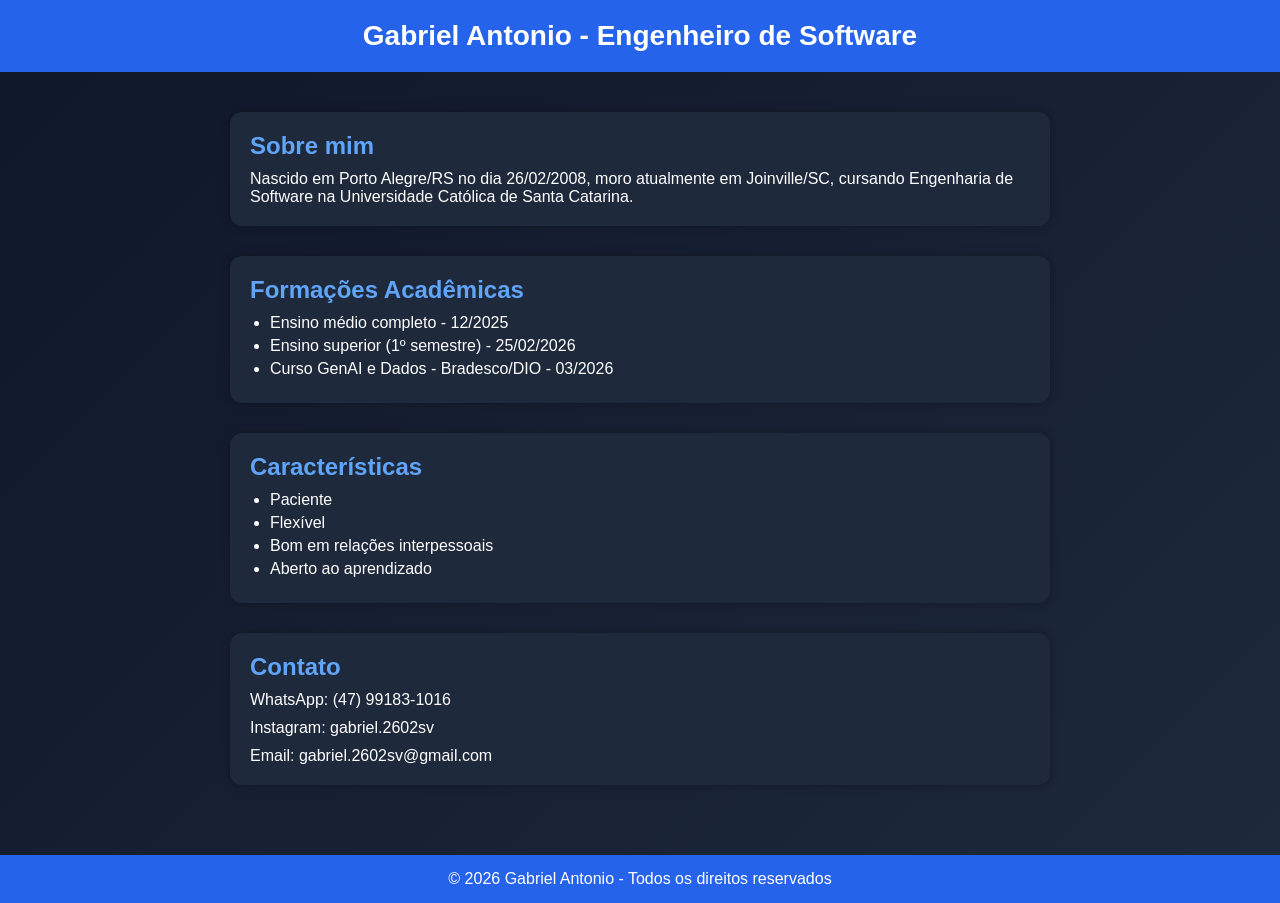
==== index.html @ a46a3fb6 "Add files via upload" ====
<!DOCTYPE html>
<html lang="pt-BR">
<head>
    <meta charset="UTF-8">
    <meta name="viewport" content="width=device-width, initial-scale=1.0">
    <title>Gabriel Antonio - Engenheiro de Software</title>
    <link rel="stylesheet" href="style.css">
</head>

<body>

<header>
    <h1>Gabriel Antonio - Engenheiro de Software</h1>
</header>

<div class="container">

    <div class="card">
        <h2>Sobre mim</h2>
        <p>
            Nascido em Porto Alegre/RS no dia 26/02/2008, moro atualmente em Joinville/SC,
            cursando Engenharia de Software na Universidade Católica de Santa Catarina.
        </p>
    </div>

    <div class="card">
        <h2>Formações Acadêmicas</h2>
        <ul>
            <li>Ensino médio completo - 12/2025</li>
            <li>Ensino superior (1º semestre) - 25/02/2026</li>
            <li>Curso GenAI e Dados - Bradesco/DIO - 03/2026</li>
        </ul>
    </div>

    <div class="card">
        <h2>Características</h2>
        <ul>
            <li>Paciente</li>
            <li>Flexível</li>
            <li>Bom em relações interpessoais</li>
            <li>Aberto ao aprendizado</li>
        </ul>
    </div>

    <div class="card">
        <h2>Contato</h2>
        <div class="contato">
            <span>WhatsApp: (47) 99183-1016</span>
            <span>Instagram: gabriel.2602sv</span>
            <span>Email: gabriel.2602sv@gmail.com</span>
        </div>
    </div>

</div>

<footer>
    <p>&copy; 2026 Gabriel Antonio - Todos os direitos reservados</p>
</footer>

</body>
</html>
---- style.css ----
* {
            margin: 0;
            padding: 0;
            box-sizing: border-box;
            font-family: Arial, sans-serif;
        }

        body {
            background: linear-gradient(135deg, #0f172a, #1e293b);
            color: white;
        }

        header {
            display: flex;
            align-items: center;
            justify-content: center;
            background-color: #2563eb;
            padding: 20px;
            text-align: center;
        }

        header h1 {
            font-size: 28px;
        }

        .container {
            display: flex;
            flex-direction: column;
            gap: 30px;
            padding: 40px;
            max-width: 900px;
            margin: auto;
        }

        .card {
            background-color: #1e293b;
            padding: 20px;
            border-radius: 12px;
            box-shadow: 0px 0px 10px rgba(0,0,0,0.3);
        }

        h2 {
            color: #60a5fa;
            margin-bottom: 10px;
        }

        ul {
            margin-left: 20px;
        }

        li {
            margin-bottom: 5px;
        }

        .contato {
            display: flex;
            flex-direction: column;
            gap: 10px;
        }

        footer {
            text-align: center;
            padding: 15px;
            background-color: #2563eb;
            margin-top: 30px;
        }
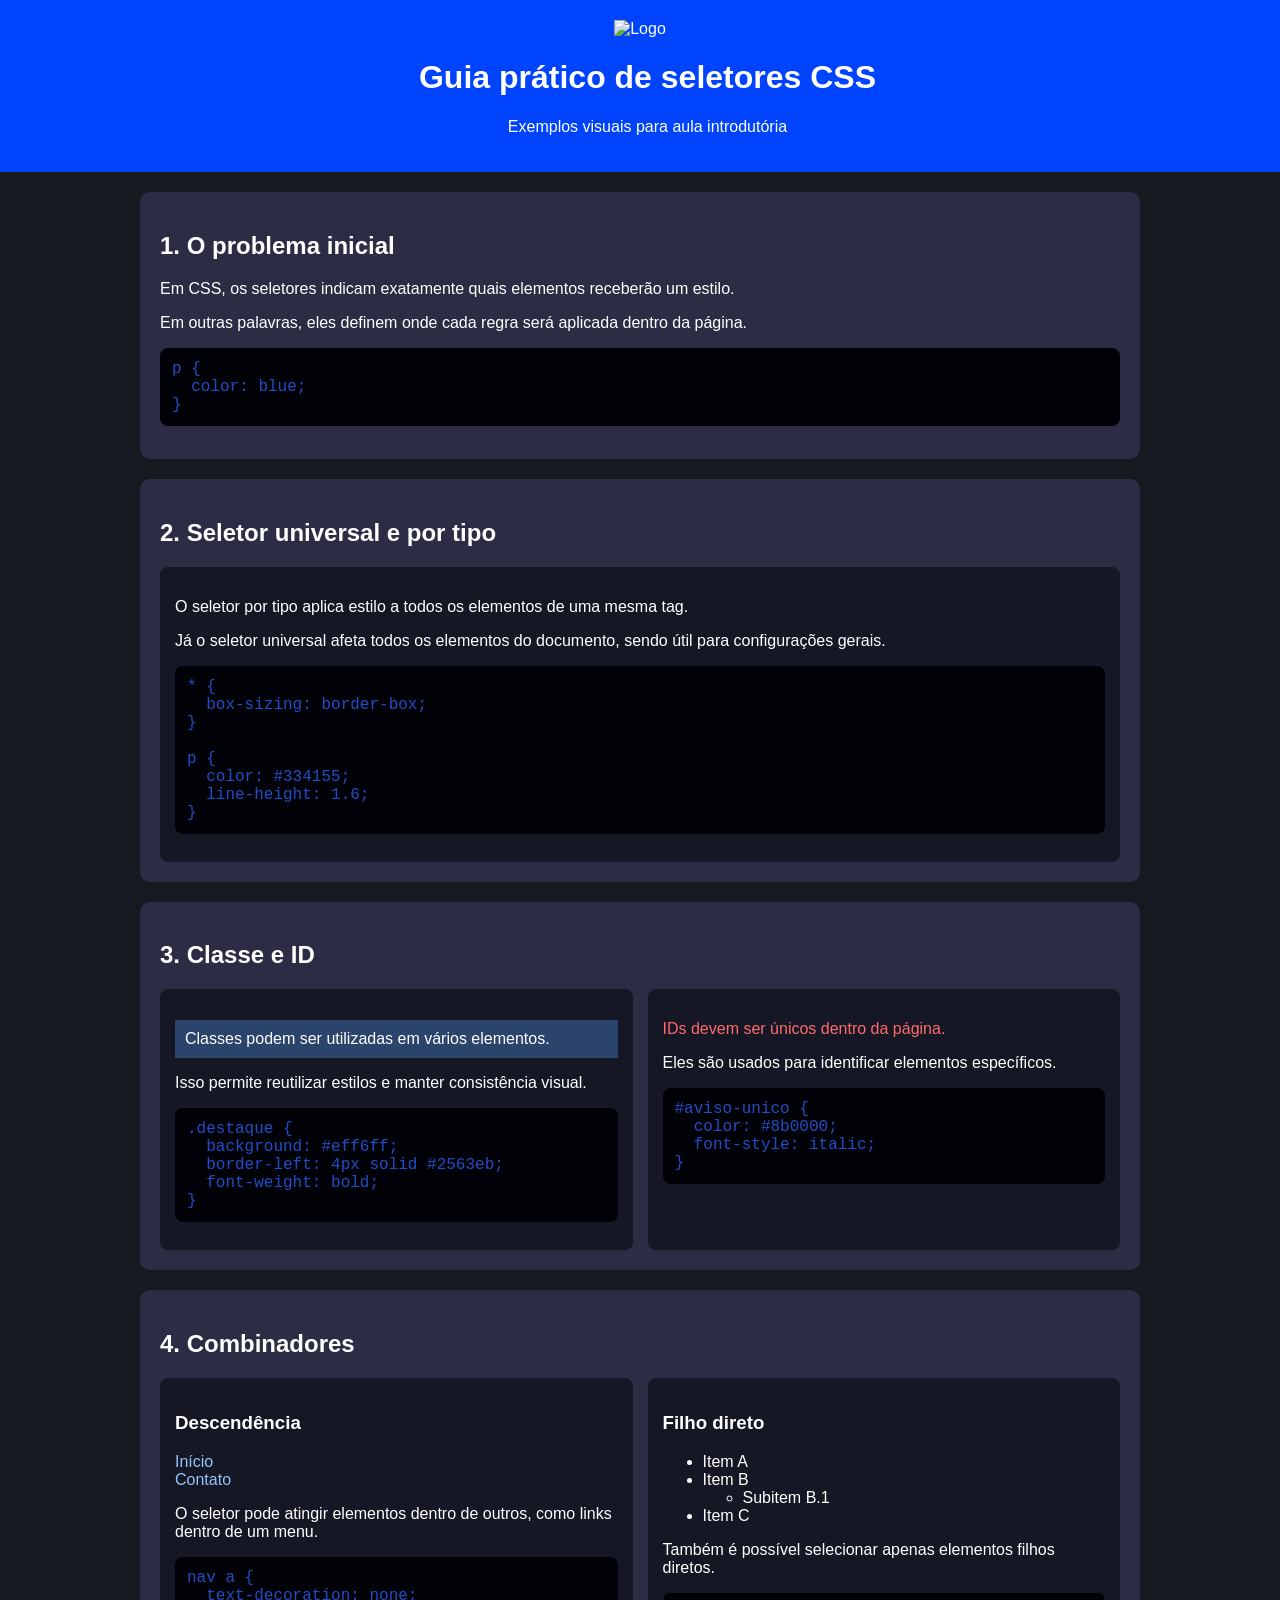
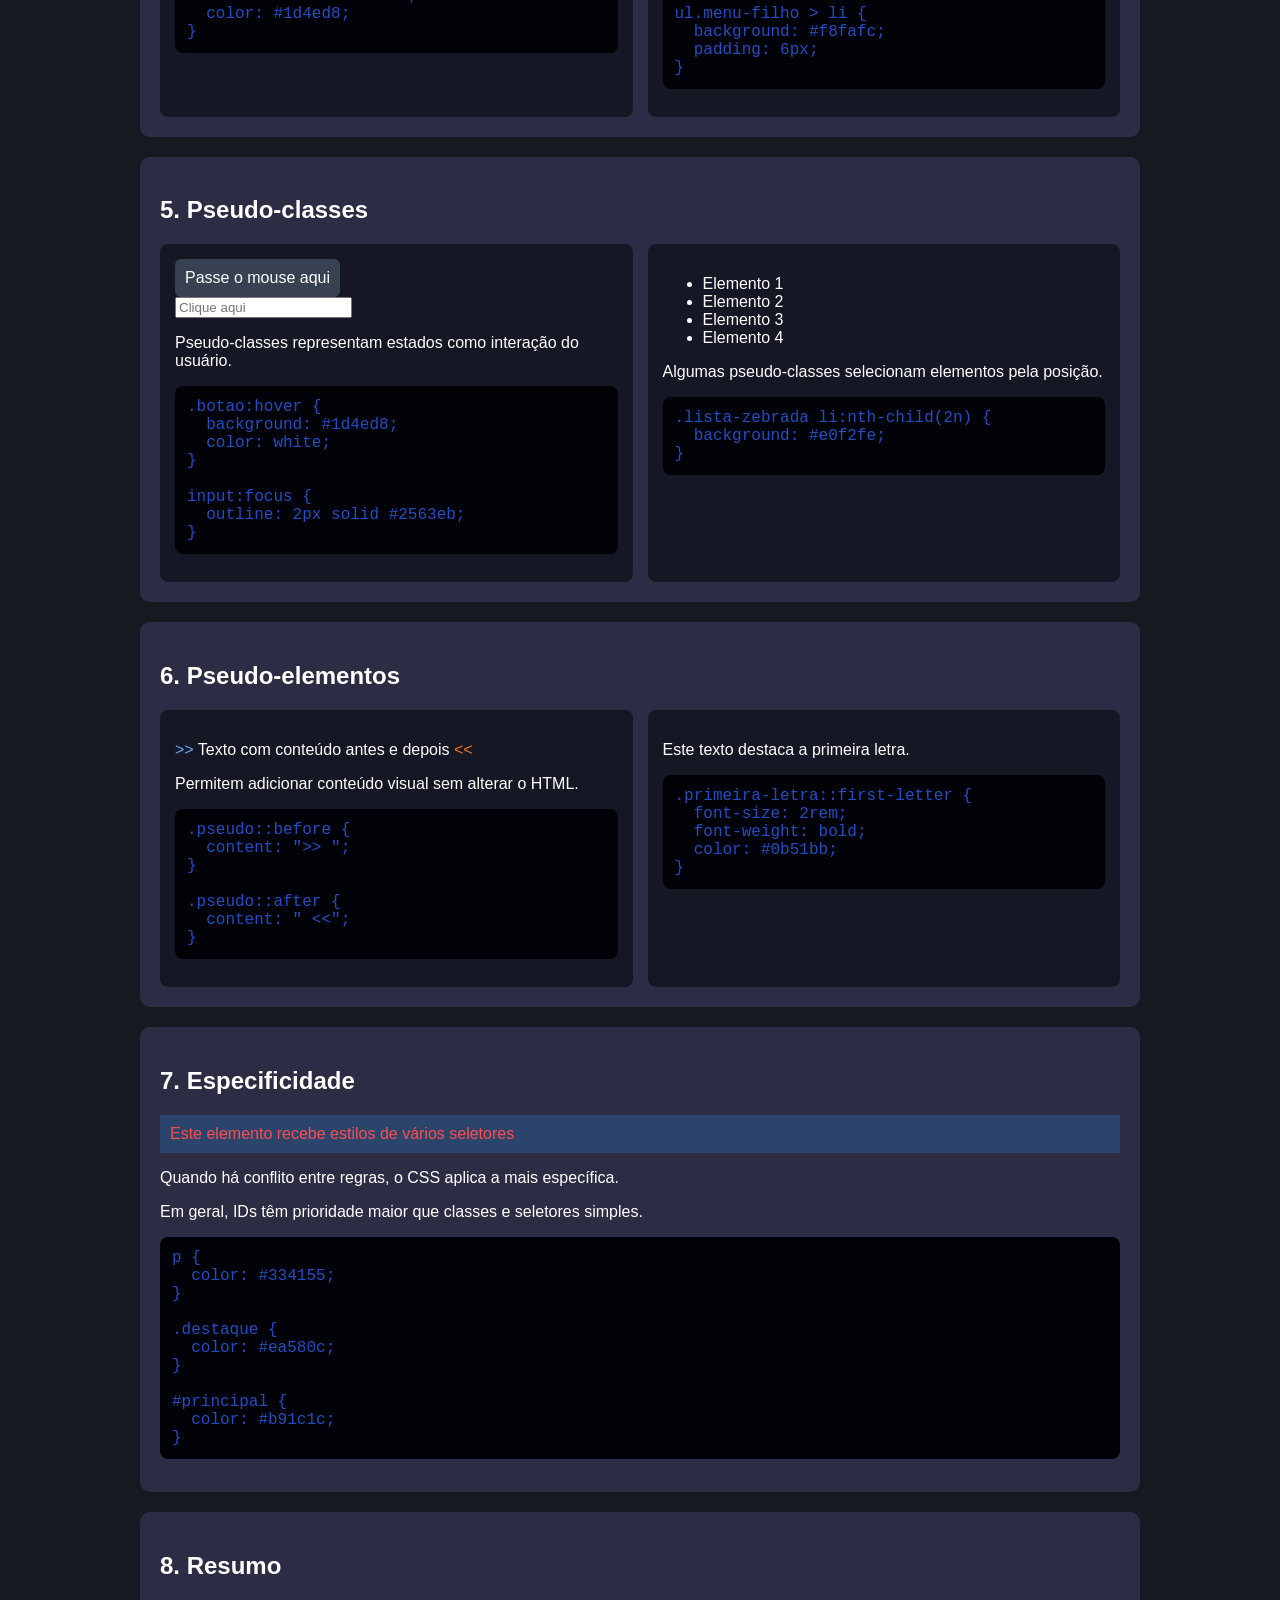
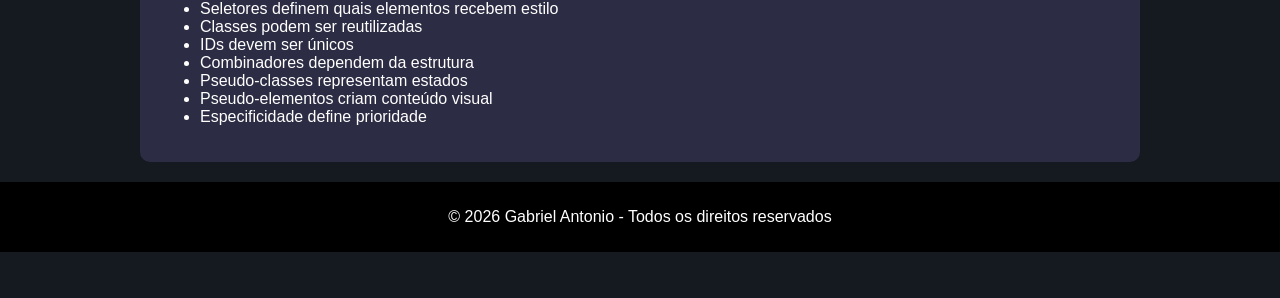
==== commit 2fca13af: "Add files via upload" ====
--- a/index.html
+++ b/index.html
@@ -1,60 +1,279 @@
 <!DOCTYPE html>
 <html lang="pt-BR">
 <head>
-    <meta charset="UTF-8">
-    <meta name="viewport" content="width=device-width, initial-scale=1.0">
-    <title>Gabriel Antonio - Engenheiro de Software</title>
-    <link rel="stylesheet" href="style.css">
+  <meta charset="UTF-8">
+  <meta name="viewport" content="width=device-width, initial-scale=1.0">
+  <title>Guia prático de seletores CSS</title>
+  <link rel="stylesheet" href="style.css">
 </head>
 
 <body>
 
-<header>
-    <h1>Gabriel Antonio - Engenheiro de Software</h1>
+<header class="cabecalho">
+  <div class="logo">
+    <img src="img/logo.png" alt="Logo">
+  </div>
+
+  <div class="titulo">
+    <h1>Guia prático de seletores CSS</h1>
+    <p>Exemplos visuais para aula introdutória</p>
+  </div>
 </header>
 
-<div class="container">
-
-    <div class="card">
-        <h2>Sobre mim</h2>
-        <p>
-            Nascido em Porto Alegre/RS no dia 26/02/2008, moro atualmente em Joinville/SC,
-            cursando Engenharia de Software na Universidade Católica de Santa Catarina.
-        </p>
-    </div>
-
-    <div class="card">
-        <h2>Formações Acadêmicas</h2>
-        <ul>
-            <li>Ensino médio completo - 12/2025</li>
-            <li>Ensino superior (1º semestre) - 25/02/2026</li>
-            <li>Curso GenAI e Dados - Bradesco/DIO - 03/2026</li>
-        </ul>
-    </div>
-
-    <div class="card">
-        <h2>Características</h2>
-        <ul>
-            <li>Paciente</li>
-            <li>Flexível</li>
-            <li>Bom em relações interpessoais</li>
-            <li>Aberto ao aprendizado</li>
-        </ul>
-    </div>
-
-    <div class="card">
-        <h2>Contato</h2>
-        <div class="contato">
-            <span>WhatsApp: (47) 99183-1016</span>
-            <span>Instagram: gabriel.2602sv</span>
-            <span>Email: gabriel.2602sv@gmail.com</span>
-        </div>
-    </div>
-
-</div>
-
-<footer>
-    <p>&copy; 2026 Gabriel Antonio - Todos os direitos reservados</p>
+<main class="pagina">
+
+<section class="bloco">
+  <h2>1. O problema inicial</h2>
+  <p>
+    Em CSS, os seletores indicam exatamente quais elementos receberão um estilo.
+  </p>
+  <p>
+    Em outras palavras, eles definem onde cada regra será aplicada dentro da página.
+  </p>
+
+  <pre><code>p {
+  color: blue;
+}</code></pre>
+</section>
+
+<section class="bloco">
+  <h2>2. Seletor universal e por tipo</h2>
+
+  <div class="card">
+    <p>
+      O seletor por tipo aplica estilo a todos os elementos de uma mesma tag.
+    </p>
+    <p>
+      Já o seletor universal afeta todos os elementos do documento, sendo útil
+      para configurações gerais.
+    </p>
+
+<pre><code>* {
+  box-sizing: border-box;
+}
+
+p {
+  color: #334155;
+  line-height: 1.6;
+}</code></pre>
+  </div>
+</section>
+
+<section class="bloco">
+  <h2>3. Classe e ID</h2>
+
+  <div class="duas-colunas">
+
+    <div class="card">
+      <p class="destaque">
+        Classes podem ser utilizadas em vários elementos.
+      </p>
+      <p>
+        Isso permite reutilizar estilos e manter consistência visual.
+      </p>
+
+<pre><code>.destaque {
+  background: #eff6ff;
+  border-left: 4px solid #2563eb;
+  font-weight: bold;
+}</code></pre>
+    </div>
+
+    <div class="card">
+      <p id="aviso">
+        IDs devem ser únicos dentro da página.
+      </p>
+      <p>
+        Eles são usados para identificar elementos específicos.
+      </p>
+
+<pre><code>#aviso-unico {
+  color: #8b0000;
+  font-style: italic;
+}</code></pre>
+    </div>
+
+  </div>
+</section>
+
+<section class="bloco">
+  <h2>4. Combinadores</h2>
+
+  <div class="duas-colunas">
+
+    <div class="card">
+      <h3>Descendência</h3>
+
+      <nav>
+        <a href="#">Início</a><br>
+        <a href="#">Contato</a>
+      </nav>
+
+      <p>
+        O seletor pode atingir elementos dentro de outros,
+        como links dentro de um menu.
+      </p>
+
+<pre><code>nav a {
+  text-decoration: none;
+  color: #1d4ed8;
+}</code></pre>
+    </div>
+
+    <div class="card">
+      <h3>Filho direto</h3>
+
+      <ul class="menu-filho">
+        <li>Item A</li>
+        <li>Item B
+          <ul>
+            <li>Subitem B.1</li>
+          </ul>
+        </li>
+        <li>Item C</li>
+      </ul>
+
+      <p>
+        Também é possível selecionar apenas elementos filhos diretos.
+      </p>
+
+<pre><code>ul.menu-filho &gt; li {
+  background: #f8fafc;
+  padding: 6px;
+}</code></pre>
+    </div>
+
+  </div>
+</section>
+
+<section class="bloco">
+  <h2>5. Pseudo-classes</h2>
+
+  <div class="duas-colunas">
+
+    <div class="card">
+      <a class="botao" href="#">Passe o mouse aqui</a>
+
+      <form>
+        <input type="text" placeholder="Clique aqui">
+      </form>
+
+      <p>
+        Pseudo-classes representam estados como interação do usuário.
+      </p>
+
+<pre><code>.botao:hover {
+  background: #1d4ed8;
+  color: white;
+}
+
+input:focus {
+  outline: 2px solid #2563eb;
+}</code></pre>
+    </div>
+
+    <div class="card">
+      <ul class="lista-zebrada">
+        <li>Elemento 1</li>
+        <li>Elemento 2</li>
+        <li>Elemento 3</li>
+        <li>Elemento 4</li>
+      </ul>
+
+      <p>
+        Algumas pseudo-classes selecionam elementos pela posição.
+      </p>
+
+<pre><code>.lista-zebrada li:nth-child(2n) {
+  background: #e0f2fe;
+}</code></pre>
+    </div>
+
+  </div>
+</section>
+
+<section class="bloco">
+  <h2>6. Pseudo-elementos</h2>
+
+  <div class="duas-colunas">
+
+    <div class="card">
+      <p class="pseudo">
+        Texto com conteúdo antes e depois
+      </p>
+
+      <p>
+        Permitem adicionar conteúdo visual sem alterar o HTML.
+      </p>
+
+<pre><code>.pseudo::before {
+  content: "&gt;&gt; ";
+}
+
+.pseudo::after {
+  content: " &lt;&lt;";
+}</code></pre>
+    </div>
+
+    <div class="card">
+      <p class="primeira-letra">
+        Este texto destaca a primeira letra.
+      </p>
+
+<pre><code>.primeira-letra::first-letter {
+  font-size: 2rem;
+  font-weight: bold;
+  color: #0b51bb;
+}</code></pre>
+    </div>
+
+  </div>
+</section>
+
+<section class="bloco">
+  <h2>7. Especificidade</h2>
+
+  <p id="principal" class="destaque">
+    Este elemento recebe estilos de vários seletores
+  </p>
+
+  <p>
+    Quando há conflito entre regras, o CSS aplica a mais específica.
+  </p>
+  <p>
+    Em geral, IDs têm prioridade maior que classes e seletores simples.
+  </p>
+
+<pre><code>p {
+  color: #334155;
+}
+
+.destaque {
+  color: #ea580c;
+}
+
+#principal {
+  color: #b91c1c;
+}</code></pre>
+</section>
+
+<section class="bloco">
+  <h2>8. Resumo</h2>
+  <ul>
+    <li>Seletores definem quais elementos recebem estilo</li>
+    <li>Classes podem ser reutilizadas</li>
+    <li>IDs devem ser únicos</li>
+    <li>Combinadores dependem da estrutura</li>
+    <li>Pseudo-classes representam estados</li>
+    <li>Pseudo-elementos criam conteúdo visual</li>
+    <li>Especificidade define prioridade</li>
+  </ul>
+</section>
+
+</main>
+
+<footer class="rodape">
+  <p>&copy; 2026 Gabriel Antonio - Todos os direitos reservados</p>
 </footer>
 
 </body>
--- a/style.css
+++ b/style.css
@@ -1,66 +1,128 @@
-        * {
-            margin: 0;
-            padding: 0;
-            box-sizing: border-box;
-            font-family: Arial, sans-serif;
-        }
-
-        body {
-            background: linear-gradient(135deg, #0f172a, #1e293b);
-            color: white;
-        }
-
-        header {
-            display: flex;
-            align-items: center;
-            justify-content: center;
-            background-color: #2563eb;
-            padding: 20px;
-            text-align: center;
-        }
-
-        header h1 {
-            font-size: 28px;
-        }
-
-        .container {
-            display: flex;
-            flex-direction: column;
-            gap: 30px;
-            padding: 40px;
-            max-width: 900px;
-            margin: auto;
-        }
-
-        .card {
-            background-color: #1e293b;
-            padding: 20px;
-            border-radius: 12px;
-            box-shadow: 0px 0px 10px rgba(0,0,0,0.3);
-        }
-
-        h2 {
-            color: #60a5fa;
-            margin-bottom: 10px;
-        }
-
-        ul {
-            margin-left: 20px;
-        }
-
-        li {
-            margin-bottom: 5px;
-        }
-
-        .contato {
-            display: flex;
-            flex-direction: column;
-            gap: 10px;
-        }
-
-        footer {
-            text-align: center;
-            padding: 15px;
-            background-color: #2563eb;
-            margin-top: 30px;
-        }
+* {
+  box-sizing: border-box;
+}
+
+body, h1, h2, h3, p, li, a {
+  color: #ffffff;
+}
+
+body {
+  margin: 0;
+  font-family: Arial;
+  background: #151a20;
+}
+
+.cabecalho {
+  background: #0043fc;
+  display: flex;
+  align-items: center;
+  padding: 20px;
+}
+
+.logo img {
+  height: 60px;
+}
+
+.titulo {
+  margin-left: 15px;
+}
+
+.pagina {
+  width: 90%;
+  max-width: 1000px;
+  margin: 20px auto;
+}
+
+.bloco {
+  background: rgb(44, 45, 68);
+  padding: 20px;
+  margin-bottom: 20px;
+  border-radius: 10px;
+}
+
+.card {
+  background: #151725;
+  padding: 15px;
+  border-radius: 8px;
+}
+
+.duas-colunas {
+  display: grid;
+  grid-template-columns: 1fr 1fr;
+  gap: 15px;
+}
+
+.destaque {
+  background: #2b446b;
+  padding: 10px;
+}
+
+#aviso {
+  color: #ff6b6b;
+}
+
+nav a {
+  color: #93c5fd;
+  text-decoration: none;
+}
+
+nav a:hover {
+  text-decoration: underline;
+}
+
+.botao {
+  display: inline-block;
+  padding: 10px;
+  background: #374151;
+  color: white;
+  text-decoration: none;
+  border-radius: 6px;
+}
+
+.botao:hover {
+  background: #2563eb;
+}
+
+.pseudo::before {
+  content: ">> ";
+  color: #60a5fa;
+}
+
+.pseudo::after {
+  content: " <<";
+  color: #f97316;
+}
+
+#principal {
+  color: #ff4d4d;
+}
+
+.rodape {
+  background: black;
+  text-align: center;
+  padding: 10px;
+}
+
+pre {
+  background: #010208;
+  color: #224ec5;
+  padding: 12px;
+  border-radius: 8px;
+  overflow-x: auto;
+  margin-top: 12px;
+}
+
+code {
+  font-family: Consolas, monospace;
+}
+
+  .cabecalho {
+    flex-direction: column;
+    text-align: center;
+  }
+
+@media (max-width: 700px) {
+  .duas-colunas {
+    grid-template-columns: 1fr;
+  }
+}
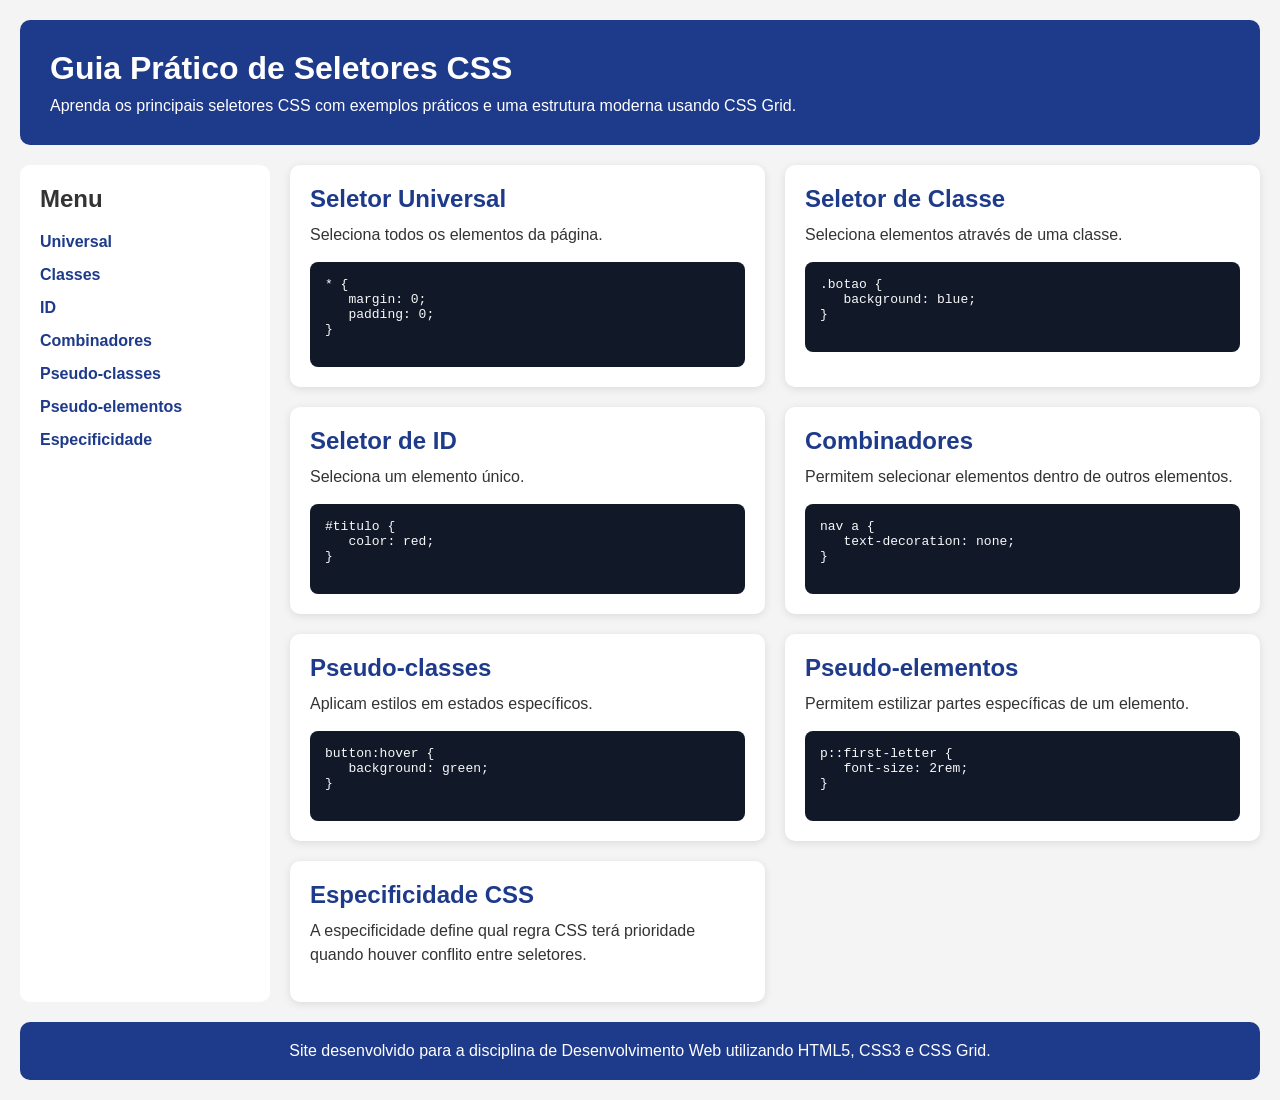
==== commit 884bb654: "Rename teste.html to index.html" ====
--- a/index.html
+++ b/index.html
@@ -1,280 +1,131 @@
-<!DOCTYPE html>
-<html lang="pt-BR">
-<head>
-  <meta charset="UTF-8">
-  <meta name="viewport" content="width=device-width, initial-scale=1.0">
-  <title>Guia prático de seletores CSS</title>
-  <link rel="stylesheet" href="style.css">
-</head>
-
-<body>
-
-<header class="cabecalho">
-  <div class="logo">
-    <img src="img/logo.png" alt="Logo">
-  </div>
-
-  <div class="titulo">
-    <h1>Guia prático de seletores CSS</h1>
-    <p>Exemplos visuais para aula introdutória</p>
-  </div>
-</header>
-
-<main class="pagina">
-
-<section class="bloco">
-  <h2>1. O problema inicial</h2>
-  <p>
-    Em CSS, os seletores indicam exatamente quais elementos receberão um estilo.
-  </p>
-  <p>
-    Em outras palavras, eles definem onde cada regra será aplicada dentro da página.
-  </p>
-
-  <pre><code>p {
-  color: blue;
-}</code></pre>
-</section>
-
-<section class="bloco">
-  <h2>2. Seletor universal e por tipo</h2>
-
-  <div class="card">
-    <p>
-      O seletor por tipo aplica estilo a todos os elementos de uma mesma tag.
-    </p>
-    <p>
-      Já o seletor universal afeta todos os elementos do documento, sendo útil
-      para configurações gerais.
-    </p>
-
-<pre><code>* {
-  box-sizing: border-box;
-}
-
-p {
-  color: #334155;
-  line-height: 1.6;
-}</code></pre>
-  </div>
-</section>
-
-<section class="bloco">
-  <h2>3. Classe e ID</h2>
-
-  <div class="duas-colunas">
-
-    <div class="card">
-      <p class="destaque">
-        Classes podem ser utilizadas em vários elementos.
-      </p>
-      <p>
-        Isso permite reutilizar estilos e manter consistência visual.
-      </p>
-
-<pre><code>.destaque {
-  background: #eff6ff;
-  border-left: 4px solid #2563eb;
-  font-weight: bold;
-}</code></pre>
-    </div>
-
-    <div class="card">
-      <p id="aviso">
-        IDs devem ser únicos dentro da página.
-      </p>
-      <p>
-        Eles são usados para identificar elementos específicos.
-      </p>
-
-<pre><code>#aviso-unico {
-  color: #8b0000;
-  font-style: italic;
-}</code></pre>
-    </div>
-
-  </div>
-</section>
-
-<section class="bloco">
-  <h2>4. Combinadores</h2>
-
-  <div class="duas-colunas">
-
-    <div class="card">
-      <h3>Descendência</h3>
-
-      <nav>
-        <a href="#">Início</a><br>
-        <a href="#">Contato</a>
-      </nav>
-
-      <p>
-        O seletor pode atingir elementos dentro de outros,
-        como links dentro de um menu.
-      </p>
-
-<pre><code>nav a {
-  text-decoration: none;
-  color: #1d4ed8;
-}</code></pre>
-    </div>
-
-    <div class="card">
-      <h3>Filho direto</h3>
-
-      <ul class="menu-filho">
-        <li>Item A</li>
-        <li>Item B
-          <ul>
-            <li>Subitem B.1</li>
-          </ul>
-        </li>
-        <li>Item C</li>
-      </ul>
-
-      <p>
-        Também é possível selecionar apenas elementos filhos diretos.
-      </p>
-
-<pre><code>ul.menu-filho &gt; li {
-  background: #f8fafc;
-  padding: 6px;
-}</code></pre>
-    </div>
-
-  </div>
-</section>
-
-<section class="bloco">
-  <h2>5. Pseudo-classes</h2>
-
-  <div class="duas-colunas">
-
-    <div class="card">
-      <a class="botao" href="#">Passe o mouse aqui</a>
-
-      <form>
-        <input type="text" placeholder="Clique aqui">
-      </form>
-
-      <p>
-        Pseudo-classes representam estados como interação do usuário.
-      </p>
-
-<pre><code>.botao:hover {
-  background: #1d4ed8;
-  color: white;
-}
-
-input:focus {
-  outline: 2px solid #2563eb;
-}</code></pre>
-    </div>
-
-    <div class="card">
-      <ul class="lista-zebrada">
-        <li>Elemento 1</li>
-        <li>Elemento 2</li>
-        <li>Elemento 3</li>
-        <li>Elemento 4</li>
-      </ul>
-
-      <p>
-        Algumas pseudo-classes selecionam elementos pela posição.
-      </p>
-
-<pre><code>.lista-zebrada li:nth-child(2n) {
-  background: #e0f2fe;
-}</code></pre>
-    </div>
-
-  </div>
-</section>
-
-<section class="bloco">
-  <h2>6. Pseudo-elementos</h2>
-
-  <div class="duas-colunas">
-
-    <div class="card">
-      <p class="pseudo">
-        Texto com conteúdo antes e depois
-      </p>
-
-      <p>
-        Permitem adicionar conteúdo visual sem alterar o HTML.
-      </p>
-
-<pre><code>.pseudo::before {
-  content: "&gt;&gt; ";
-}
-
-.pseudo::after {
-  content: " &lt;&lt;";
-}</code></pre>
-    </div>
-
-    <div class="card">
-      <p class="primeira-letra">
-        Este texto destaca a primeira letra.
-      </p>
-
-<pre><code>.primeira-letra::first-letter {
-  font-size: 2rem;
-  font-weight: bold;
-  color: #0b51bb;
-}</code></pre>
-    </div>
-
-  </div>
-</section>
-
-<section class="bloco">
-  <h2>7. Especificidade</h2>
-
-  <p id="principal" class="destaque">
-    Este elemento recebe estilos de vários seletores
-  </p>
-
-  <p>
-    Quando há conflito entre regras, o CSS aplica a mais específica.
-  </p>
-  <p>
-    Em geral, IDs têm prioridade maior que classes e seletores simples.
-  </p>
-
-<pre><code>p {
-  color: #334155;
-}
-
-.destaque {
-  color: #ea580c;
-}
-
-#principal {
-  color: #b91c1c;
-}</code></pre>
-</section>
-
-<section class="bloco">
-  <h2>8. Resumo</h2>
-  <ul>
-    <li>Seletores definem quais elementos recebem estilo</li>
-    <li>Classes podem ser reutilizadas</li>
-    <li>IDs devem ser únicos</li>
-    <li>Combinadores dependem da estrutura</li>
-    <li>Pseudo-classes representam estados</li>
-    <li>Pseudo-elementos criam conteúdo visual</li>
-    <li>Especificidade define prioridade</li>
-  </ul>
-</section>
-
-</main>
-
-<footer class="rodape">
-  <p>&copy; 2026 Gabriel Antonio - Todos os direitos reservados</p>
-</footer>
-
-</body>
-</html>+<!DOCTYPE html>
+<html lang="pt-BR">
+<head>
+  <meta charset="UTF-8" />
+  <meta name="viewport" content="width=device-width, initial-scale=1.0"/>
+  <title>Guia Prático de Seletores CSS</title>
+  <link rel="stylesheet" href="style.css"/>
+</head>
+
+<body>
+
+  <div class="container">
+
+    <!-- HEADER -->
+    <header class="header">
+      <h1>Guia Prático de Seletores CSS</h1>
+      <p>
+        Aprenda os principais seletores CSS com exemplos práticos
+        e uma estrutura moderna usando CSS Grid.
+      </p>
+    </header>
+
+    <!-- MENU LATERAL -->
+    <aside class="sidebar">
+      <h2>Menu</h2>
+
+      <nav>
+        <ul>
+          <li><a href="#universal">Universal</a></li>
+          <li><a href="#classe">Classes</a></li>
+          <li><a href="#id">ID</a></li>
+          <li><a href="#combinadores">Combinadores</a></li>
+          <li><a href="#pseudo">Pseudo-classes</a></li>
+          <li><a href="#elementos">Pseudo-elementos</a></li>
+          <li><a href="#especificidade">Especificidade</a></li>
+        </ul>
+      </nav>
+    </aside>
+
+    <!-- CONTEÚDO PRINCIPAL -->
+    <main class="content">
+
+      <section id="universal" class="card">
+        <h2>Seletor Universal</h2>
+        <p>Seleciona todos os elementos da página.</p>
+
+        <pre>
+* {
+   margin: 0;
+   padding: 0;
+}
+        </pre>
+      </section>
+
+      <section id="classe" class="card">
+        <h2>Seletor de Classe</h2>
+        <p>Seleciona elementos através de uma classe.</p>
+
+        <pre>
+.botao {
+   background: blue;
+}
+        </pre>
+      </section>
+
+      <section id="id" class="card">
+        <h2>Seletor de ID</h2>
+        <p>Seleciona um elemento único.</p>
+
+        <pre>
+#titulo {
+   color: red;
+}
+        </pre>
+      </section>
+
+      <section id="combinadores" class="card">
+        <h2>Combinadores</h2>
+        <p>Permitem selecionar elementos dentro de outros elementos.</p>
+
+        <pre>
+nav a {
+   text-decoration: none;
+}
+        </pre>
+      </section>
+
+      <section id="pseudo" class="card">
+        <h2>Pseudo-classes</h2>
+        <p>Aplicam estilos em estados específicos.</p>
+
+        <pre>
+button:hover {
+   background: green;
+}
+        </pre>
+      </section>
+
+      <section id="elementos" class="card">
+        <h2>Pseudo-elementos</h2>
+        <p>Permitem estilizar partes específicas de um elemento.</p>
+
+        <pre>
+p::first-letter {
+   font-size: 2rem;
+}
+        </pre>
+      </section>
+
+      <section id="especificidade" class="card">
+        <h2>Especificidade CSS</h2>
+        <p>
+          A especificidade define qual regra CSS terá prioridade
+          quando houver conflito entre seletores.
+        </p>
+      </section>
+
+    </main>
+
+    <!-- FOOTER -->
+    <footer class="footer">
+      <p>
+        Site desenvolvido para a disciplina de Desenvolvimento Web
+        utilizando HTML5, CSS3 e CSS Grid.
+      </p>
+    </footer>
+
+  </div>
+
+</body>
+</html>
--- a/style.css
+++ b/style.css
@@ -1,128 +1,160 @@
+/* RESET */
 * {
+  margin: 0;
+  padding: 0;
   box-sizing: border-box;
 }
 
-body, h1, h2, h3, p, li, a {
-  color: #ffffff;
+/* BODY */
+body {
+  font-family: Arial, Helvetica, sans-serif;
+  background-color: #f4f4f4;
+  color: #333;
 }
 
-body {
-  margin: 0;
-  font-family: Arial;
-  background: #151a20;
-}
+/* =========================
+   GRID PRINCIPAL
+========================= */
 
-.cabecalho {
-  background: #0043fc;
-  display: flex;
-  align-items: center;
+.container {
+  display: grid;
+
+  /* GRID AREAS */
+  grid-template-areas:
+    "header header"
+    "sidebar content"
+    "footer footer";
+
+  /* GRID COLUMNS */
+  grid-template-columns: 250px 1fr;
+
+  /* GRID ROWS */
+  grid-template-rows: auto 1fr auto;
+
+  min-height: 100vh;
+
+  gap: 20px;
   padding: 20px;
 }
 
-.logo img {
-  height: 60px;
-}
+/* HEADER */
+.header {
+  grid-area: header;
 
-.titulo {
-  margin-left: 15px;
-}
+  background: #1e3a8a;
+  color: white;
 
-.pagina {
-  width: 90%;
-  max-width: 1000px;
-  margin: 20px auto;
-}
-
-.bloco {
-  background: rgb(44, 45, 68);
-  padding: 20px;
-  margin-bottom: 20px;
+  padding: 30px;
   border-radius: 10px;
 }
 
-.card {
-  background: #151725;
-  padding: 15px;
-  border-radius: 8px;
+.header h1 {
+  margin-bottom: 10px;
 }
 
-.duas-colunas {
-  display: grid;
-  grid-template-columns: 1fr 1fr;
-  gap: 15px;
+/* SIDEBAR */
+.sidebar {
+  grid-area: sidebar;
+
+  background: white;
+  padding: 20px;
+  border-radius: 10px;
 }
 
-.destaque {
-  background: #2b446b;
-  padding: 10px;
+.sidebar h2 {
+  margin-bottom: 20px;
 }
 
-#aviso {
-  color: #ff6b6b;
+.sidebar ul {
+  list-style: none;
 }
 
-nav a {
-  color: #93c5fd;
-  text-decoration: none;
+.sidebar li {
+  margin-bottom: 15px;
 }
 
-nav a:hover {
-  text-decoration: underline;
+.sidebar a {
+  text-decoration: none;
+  color: #1e3a8a;
+  font-weight: bold;
+  transition: 0.3s;
 }
 
-.botao {
-  display: inline-block;
-  padding: 10px;
-  background: #374151;
-  color: white;
-  text-decoration: none;
-  border-radius: 6px;
+.sidebar a:hover {
+  color: #2563eb;
 }
 
-.botao:hover {
-  background: #2563eb;
+/* CONTEÚDO */
+.content {
+  grid-area: content;
+
+  display: grid;
+
+  /* repeat() + fr */
+  grid-template-columns: repeat(2, 1fr);
+
+  gap: 20px;
 }
 
-.pseudo::before {
-  content: ">> ";
-  color: #60a5fa;
+/* CARDS */
+.card {
+  background: white;
+  padding: 20px;
+  border-radius: 10px;
+
+  box-shadow: 0 2px 8px rgba(0,0,0,0.1);
 }
 
-.pseudo::after {
-  content: " <<";
-  color: #f97316;
+.card h2 {
+  margin-bottom: 10px;
+  color: #1e3a8a;
 }
 
-#principal {
-  color: #ff4d4d;
-}
-
-.rodape {
-  background: black;
-  text-align: center;
-  padding: 10px;
+.card p {
+  margin-bottom: 15px;
+  line-height: 1.5;
 }
 
 pre {
-  background: #010208;
-  color: #224ec5;
-  padding: 12px;
+  background: #111827;
+  color: #f9fafb;
+
+  padding: 15px;
   border-radius: 8px;
+
   overflow-x: auto;
-  margin-top: 12px;
 }
 
-code {
-  font-family: Consolas, monospace;
+/* FOOTER */
+.footer {
+  grid-area: footer;
+
+  background: #1e3a8a;
+  color: white;
+
+  text-align: center;
+  padding: 20px;
+  border-radius: 10px;
 }
 
-  .cabecalho {
-    flex-direction: column;
-    text-align: center;
+/* =========================
+   RESPONSIVIDADE
+========================= */
+
+@media (max-width: 768px) {
+
+  .container {
+
+    grid-template-areas:
+      "header"
+      "sidebar"
+      "content"
+      "footer";
+
+    grid-template-columns: 1fr;
   }
 
-@media (max-width: 700px) {
-  .duas-colunas {
+  .content {
     grid-template-columns: 1fr;
   }
 }
